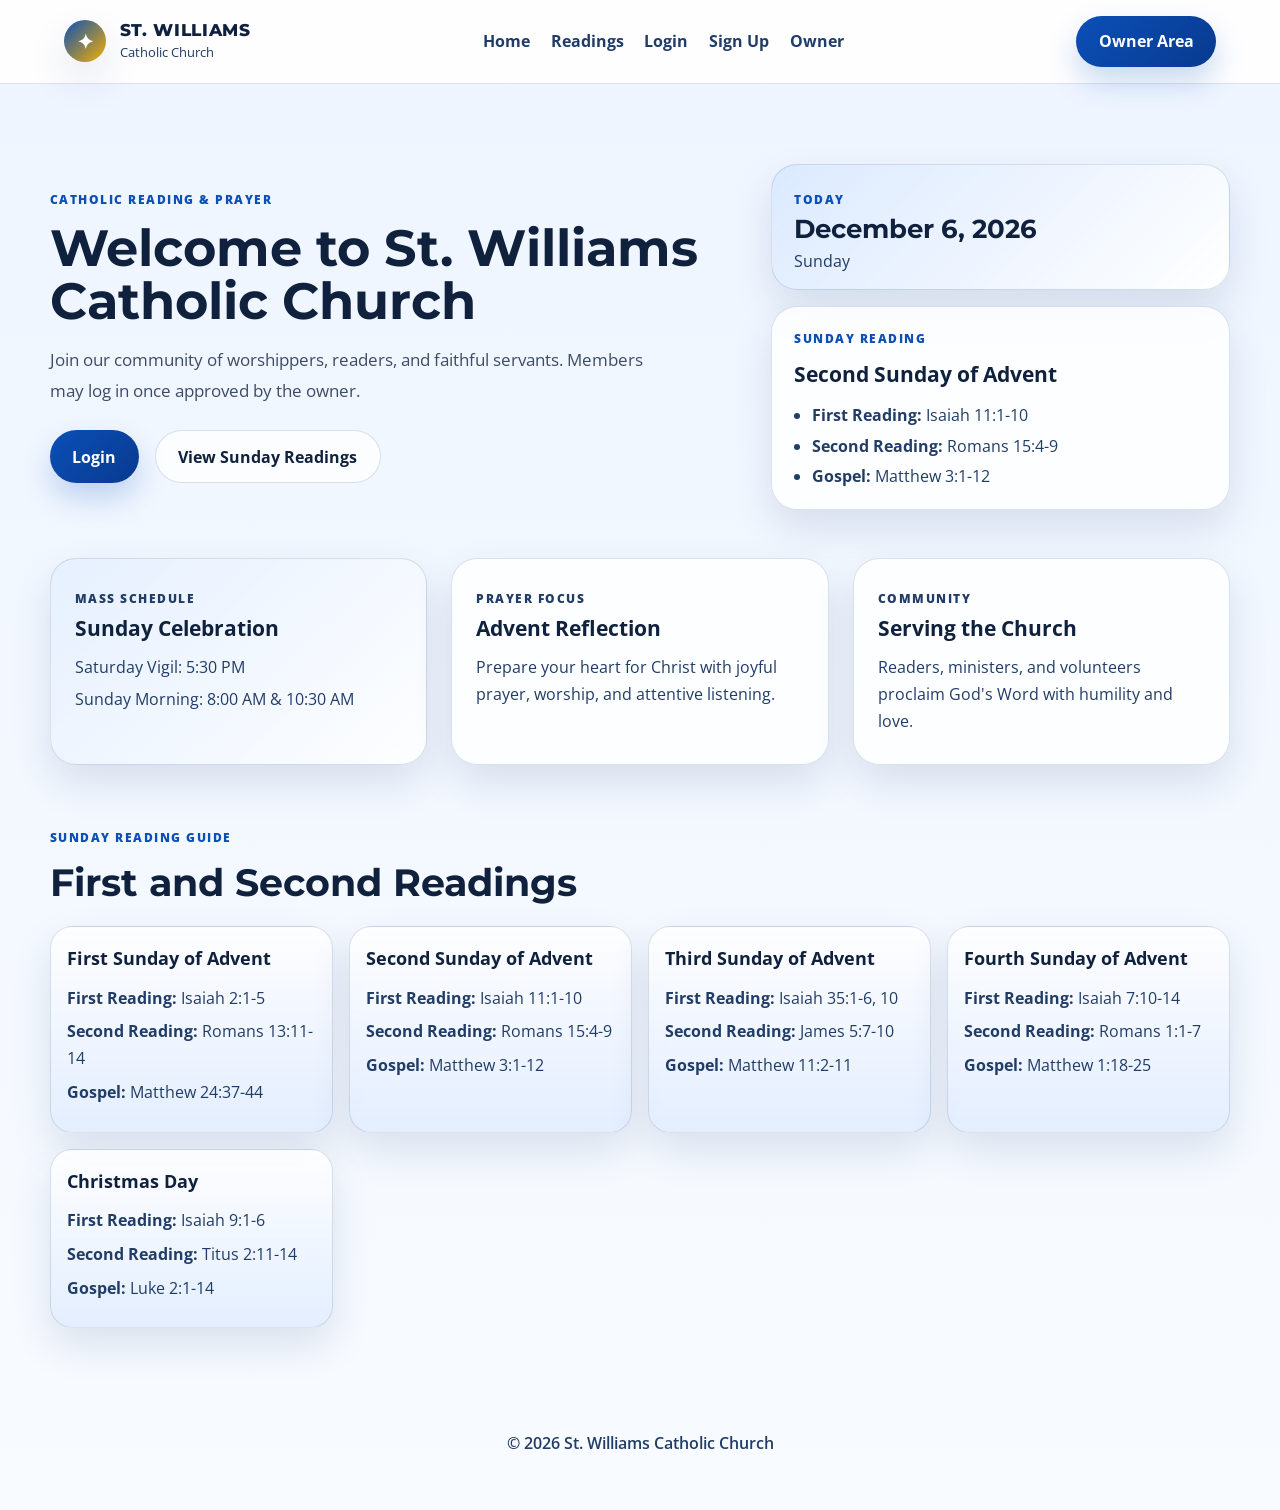
==== index.html @ 2d291065 "first commit" ====
<!DOCTYPE html>
<html lang="en">
  <head>
    <meta charset="UTF-8" />
    <meta name="viewport" content="width=device-width, initial-scale=1.0" />
    <title>St. Williams Catholic Church</title>
    <link rel="preconnect" href="https://fonts.googleapis.com" />
    <link rel="preconnect" href="https://fonts.gstatic.com" crossorigin />
    <link href="https://fonts.googleapis.com/css2?family=Montserrat:wght@400;500;600;700;800&family=Open+Sans:wght@400;600;700&display=swap" rel="stylesheet" />
    <link rel="stylesheet" href="style.css" />
  </head>
  <body>
    <header class="topbar">
      <div class="brand-wrap">
        <div class="brand-mark">✦</div>
        <div>
          <p class="brand-name">St. Williams</p>
          <small>Catholic Church</small>
        </div>
      </div>

      <nav class="main-nav" aria-label="Main navigation">
        <a href="index.html">Home</a>
        <a href="#readings">Readings</a>
        <a href="login.html">Login</a>
        <a href="signup.html">Sign Up</a>
        <a href="owner.html">Owner</a>
      </nav>

      <a class="owner-button" href="owner.html">Owner Area</a>
    </header>

    <main>
      <section class="hero">
        <div class="hero-copy">
          <p class="eyebrow">Catholic Reading & Prayer</p>
          <h1>Welcome to St. Williams Catholic Church</h1>
          <p class="lead">
            Join our community of worshippers, readers, and faithful servants. Members may log in once approved by the owner.
          </p>
          <div class="cta-row">
            <a class="primary-btn" href="login.html">Login</a>
            <a class="secondary-btn" href="#readings">View Sunday Readings</a>
          </div>
        </div>

        <div class="hero-panel">
          <div class="date-card">
            <span class="date-label">Today</span>
            <h2 id="todayDate">Loading date...</h2>
            <p id="todayName">Sunday</p>
          </div>

          <div class="reading-card">
            <p class="small-label">Sunday Reading</p>
            <h3 id="readingTitle">Loading...</h3>
            <ul>
              <li><strong>First Reading:</strong> <span id="firstReading">--</span></li>
              <li><strong>Second Reading:</strong> <span id="secondReading">--</span></li>
              <li><strong>Gospel:</strong> <span id="gospelReading">--</span></li>
            </ul>
          </div>
        </div>
      </section>

      <section class="info-grid">
        <article class="info-box highlight">
          <p class="box-kicker">Mass Schedule</p>
          <h3>Sunday Celebration</h3>
          <p>Saturday Vigil: 5:30 PM</p>
          <p>Sunday Morning: 8:00 AM & 10:30 AM</p>
        </article>

        <article class="info-box">
          <p class="box-kicker">Prayer Focus</p>
          <h3>Advent Reflection</h3>
          <p>Prepare your heart for Christ with joyful prayer, worship, and attentive listening.</p>
        </article>

        <article class="info-box">
          <p class="box-kicker">Community</p>
          <h3>Serving the Church</h3>
          <p>Readers, ministers, and volunteers proclaim God's Word with humility and love.</p>
        </article>
      </section>

      <section id="readings" class="readings-section">
        <div class="section-heading">
          <p class="eyebrow">Sunday Reading Guide</p>
          <h2>First and Second Readings</h2>
        </div>
        <div id="readingGrid" class="reading-grid" aria-live="polite"></div>
      </section>
    </main>

    <footer class="site-footer">
      <p>© 2026 St. Williams Catholic Church</p>
    </footer>

    <script src="script.js"></script>
  </body>
</html>
---- style.css ----
:root {
  --primary: #0b4fb7;
  --primary-strong: #083a8f;
  --primary-soft: #dfeeff;
  --accent: #f5b000;
  --orange-soft: #ffb562;
  --gold: #ffd166;
  --dark: #10213d;
  --text: #213c66;
  --light: #f4f8ff;
  --white: #ffffff;
  --border: rgba(17, 52, 98, 0.14);
  --danger: #c43636;
  --success: #1f8a57;
  --shadow: 0 18px 40px rgba(15, 53, 107, 0.12);
}

* {
  box-sizing: border-box;
}

html {
  scroll-behavior: smooth;
}

body {
  margin: 0;
  font-family: "Open Sans", sans-serif;
  background: linear-gradient(180deg, #eef5ff 0%, #f8fbff 100%);
  color: var(--dark);
}

img {
  display: block;
  max-width: 100%;
}

a {
  text-decoration: none;
}

button,
input,
select {
  font: inherit;
}

.topbar {
  position: sticky;
  top: 0;
  z-index: 10;
  display: flex;
  align-items: center;
  justify-content: space-between;
  gap: 1rem;
  padding: 1rem 5vw;
  background: rgba(255, 255, 255, 0.9);
  backdrop-filter: blur(8px);
  border-bottom: 1px solid var(--border);
}

.brand-wrap {
  display: flex;
  align-items: center;
  gap: 0.85rem;
}

.brand-mark {
  display: grid;
  place-items: center;
  width: 42px;
  height: 42px;
  border-radius: 50%;
  background: linear-gradient(135deg, var(--primary), var(--accent));
  color: var(--white);
  font-size: 1.25rem;
  font-weight: 700;
  box-shadow: var(--shadow);
}

.brand-name {
  margin: 0;
  font-family: "Montserrat", sans-serif;
  font-size: 1.05rem;
  font-weight: 800;
  letter-spacing: 0.04em;
  text-transform: uppercase;
}

.brand-wrap small {
  color: var(--text);
}

.main-nav {
  display: flex;
  align-items: center;
  gap: 1.3rem;
  font-weight: 700;
}

.main-nav a {
  color: var(--text);
}

.main-nav a:hover {
  color: var(--primary);
}

.owner-button,
.primary-btn,
.secondary-btn,
.form-box button,
.btn {
  display: inline-flex;
  justify-content: center;
  align-items: center;
  border: none;
  border-radius: 999px;
  padding: 0.9rem 1.4rem;
  font-weight: 700;
  cursor: pointer;
  transition: transform 0.2s ease, box-shadow 0.2s ease;
}

.owner-button,
.primary-btn,
.form-box button,
.btn-primary {
  background: linear-gradient(135deg, var(--primary), var(--primary-strong));
  color: var(--white);
  box-shadow: 0 15px 30px rgba(11, 79, 183, 0.22);
}

.secondary-btn,
.btn-secondary {
  background: rgba(255, 255, 255, 0.7);
  color: var(--dark);
  border: 1px solid var(--border);
}

.owner-button:hover,
.primary-btn:hover,
.secondary-btn:hover,
.form-box button:hover,
.btn:hover {
  transform: translateY(-1px);
}

main,
.page-shell {
  width: min(1180px, calc(100% - 2rem));
  margin: 0 auto;
  padding: 2rem 0 4rem;
}

.hero {
  display: grid;
  grid-template-columns: 1.2fr 0.8fr;
  gap: 2rem;
  padding: 3rem 0 2rem;
  align-items: center;
}

.hero-copy {
  padding: 1rem 0;
}

.eyebrow,
.box-kicker,
.small-label,
.date-label {
  margin: 0 0 0.8rem;
  font-size: 0.78rem;
  font-weight: 800;
  letter-spacing: 0.12em;
  text-transform: uppercase;
  color: var(--primary);
}

.hero-copy h1 {
  margin: 0 0 1rem;
  font-family: "Montserrat", sans-serif;
  font-size: clamp(2.8rem, 4vw, 4.5rem);
  line-height: 1.05;
  color: var(--dark);
}

.lead {
  margin: 0 0 1.5rem;
  max-width: 600px;
  font-size: 1.08rem;
  line-height: 1.8;
  color: rgba(17, 33, 61, 0.8);
}

.cta-row {
  display: flex;
  flex-wrap: wrap;
  gap: 1rem;
}

.hero-panel {
  display: grid;
  gap: 1rem;
}

.date-card,
.reading-card,
.info-box,
.card,
.form-panel,
.list-panel {
  background: rgba(255, 255, 255, 0.82);
  border: 1px solid var(--border);
  border-radius: 26px;
  box-shadow: var(--shadow);
}

.date-card {
  padding: 1.4rem 1.4rem 1.1rem;
  background: linear-gradient(135deg, rgba(214, 230, 255, 0.8), rgba(255, 255, 255, 0.95));
}

.date-card h2 {
  margin: 0.25rem 0 0.35rem;
  font-family: "Montserrat", sans-serif;
  font-size: clamp(1.4rem, 2vw, 2rem);
}

.date-card p {
  margin: 0;
  color: var(--text);
}

.reading-card {
  padding: 1.4rem 1.4rem 1.1rem;
}

.reading-card h3 {
  margin: 0 0 0.8rem;
  font-size: 1.3rem;
}

.reading-card ul {
  padding-left: 1.1rem;
  margin: 0;
  line-height: 1.9;
  color: var(--text);
}

.info-grid {
  display: grid;
  grid-template-columns: repeat(3, minmax(0, 1fr));
  gap: 1.5rem;
  margin: 1rem 0 3rem;
}

.info-box {
  padding: 1.5rem;
}

.info-box.highlight {
  background: linear-gradient(135deg, rgba(180, 212, 255, 0.2), rgba(255, 255, 255, 0.82));
}

.info-box h3 {
  margin: 0 0 0.75rem;
  font-size: 1.3rem;
}

.info-box p {
  margin: 0.3rem 0;
  color: var(--text);
  line-height: 1.7;
}

.readings-section {
  padding-top: 1rem;
}

.section-heading {
  margin-bottom: 1.25rem;
}

.section-heading h2 {
  margin: 0;
  font-family: "Montserrat", sans-serif;
  font-size: clamp(2rem, 3vw, 2.6rem);
}

.reading-grid {
  display: grid;
  grid-template-columns: repeat(auto-fit, minmax(240px, 1fr));
  gap: 1rem;
}

.reading-item {
  background: linear-gradient(180deg, rgba(255, 255, 255, 0.82), rgba(225, 236, 255, 0.9));
  border: 1px solid var(--border);
  border-radius: 22px;
  padding: 1.2rem 1rem;
  box-shadow: var(--shadow);
}

.reading-item h3 {
  margin: 0 0 0.9rem;
  font-size: 1.1rem;
}

.reading-item p {
  margin: 0.4rem 0;
  line-height: 1.7;
  color: var(--text);
}

.auth-area {
  display: grid;
  grid-template-columns: repeat(3, minmax(0, 1fr));
  gap: 1.5rem;
  margin-top: 3rem;
}

.card,
.form-panel,
.list-panel {
  padding: 1.5rem;
}

.card h3,
.form-panel h3,
.list-panel h3 {
  margin: 0 0 1rem;
  font-family: "Montserrat", sans-serif;
  font-size: 1.6rem;
}

.form-box,
.owner-form,
.auth-form {
  display: flex;
  flex-direction: column;
  gap: 1rem;
}

.form-box label,
.owner-form label,
.auth-form label {
  display: flex;
  flex-direction: column;
  gap: 0.4rem;
  font-weight: 600;
  color: var(--text);
}

.form-box input,
.owner-form input,
.auth-form input,
.owner-form select {
  border: 1px solid rgba(28, 73, 137, 0.15);
  border-radius: 12px;
  background: #fbfdff;
  padding: 0.8rem 0.9rem;
  color: var(--dark);
}

.form-box input:focus,
.owner-form input:focus,
.auth-form input:focus,
.owner-form select:focus {
  outline: 2px solid rgba(11, 79, 183, 0.12);
  border-color: rgba(11, 79, 183, 0.5);
}

.message,
.status-message {
  min-height: 1.5rem;
  margin: 0.8rem 0 0;
  font-weight: 600;
  color: var(--primary);
}

.owner-requests,
.member-list {
  display: flex;
  flex-direction: column;
  gap: 0.8rem;
}

.request-item,
.member-row {
  display: flex;
  justify-content: space-between;
  align-items: center;
  gap: 0.75rem;
  padding: 0.9rem 0.8rem;
  border-radius: 14px;
  background: rgba(231, 240, 255, 0.8);
  border: 1px solid rgba(79, 122, 190, 0.15);
}

.request-item strong,
.member-row strong {
  display: block;
  margin-bottom: 0.15rem;
}

.request-item span,
.member-row span {
  color: var(--text);
  font-size: 0.86rem;
}

.request-item button,
.member-actions button {
  border: none;
  padding: 0.5rem 0.8rem;
  border-radius: 999px;
  font-weight: 700;
  cursor: pointer;
}

.request-item button,
.member-actions .approve-btn {
  background: linear-gradient(135deg, #1f8a57, #126a43);
  color: #fff;
}

.member-actions .edit-btn {
  background: rgba(11, 79, 183, 0.12);
  color: var(--primary-strong);
}

.member-actions .delete-btn {
  background: rgba(196, 54, 54, 0.12);
  color: var(--danger);
}

.owner-empty,
.empty-state {
  margin: 0;
  color: var(--text);
  line-height: 1.6;
}

.owner-wrapper {
  display: grid;
  grid-template-columns: 360px 1fr;
  gap: 1.5rem;
}

.owner-panel {
  background: linear-gradient(180deg, #f7fbff 0%, #edf4ff 100%);
  border: 1px solid var(--border);
  border-radius: 26px;
  padding: 1.5rem;
  box-shadow: var(--shadow);
}

.owner-header {
  display: flex;
  justify-content: space-between;
  align-items: center;
  gap: 1rem;
  margin-bottom: 1rem;
}

.owner-header h2 {
  margin: 0;
  font-size: clamp(1.8rem, 2vw, 2.4rem);
  font-family: "Montserrat", sans-serif;
}

.owner-actions {
  display: flex;
  gap: 0.8rem;
  flex-wrap: wrap;
}

.member-form-grid {
  display: grid;
  gap: 1rem;
}

.input-row {
  display: grid;
  grid-template-columns: repeat(2, minmax(0, 1fr));
  gap: 1rem;
}

.checkbox-wrap {
  display: flex;
  align-items: center;
  gap: 0.5rem;
  margin-top: 0.25rem;
  color: var(--text);
}

.checkbox-wrap input {
  width: 18px;
  height: 18px;
}

.member-list {
  margin-top: 1rem;
}

.member-row {
  flex-wrap: wrap;
}

.member-row .details {
  min-width: 180px;
}

.member-actions {
  display: flex;
  gap: 0.55rem;
  flex-wrap: wrap;
}

.login-page,
.signup-page {
  display: grid;
  place-items: center;
  min-height: calc(100vh - 120px);
}

.auth-card {
  width: min(520px, calc(100% - 1rem));
  padding: 2rem;
  border-radius: 28px;
  background: rgba(255, 255, 255, 0.9);
  border: 1px solid var(--border);
  box-shadow: var(--shadow);
}

.auth-card h2 {
  margin: 0 0 0.75rem;
  font-family: "Montserrat", sans-serif;
  font-size: clamp(2rem, 3vw, 2.5rem);
}

.auth-card p {
  color: var(--text);
  line-height: 1.7;
}

.site-footer {
  text-align: center;
  padding: 1.5rem 1rem 2.5rem;
  color: var(--text);
  font-weight: 600;
}

.hidden {
  display: none !important;
}

@media (max-width: 860px) {
  .topbar,
  .main-nav,
  .auth-area,
  .hero,
  .info-grid,
  .owner-wrapper,
  .input-row {
    grid-template-columns: 1fr;
  }

  .topbar {
    flex-wrap: wrap;
  }

  .main-nav {
    width: 100%;
    justify-content: center;
    flex-wrap: wrap;
    order: 3;
  }

  .hero {
    grid-template-columns: 1fr;
  }

  .info-grid,
  .auth-area,
  .owner-wrapper,
  .input-row {
    grid-template-columns: 1fr;
  }
}
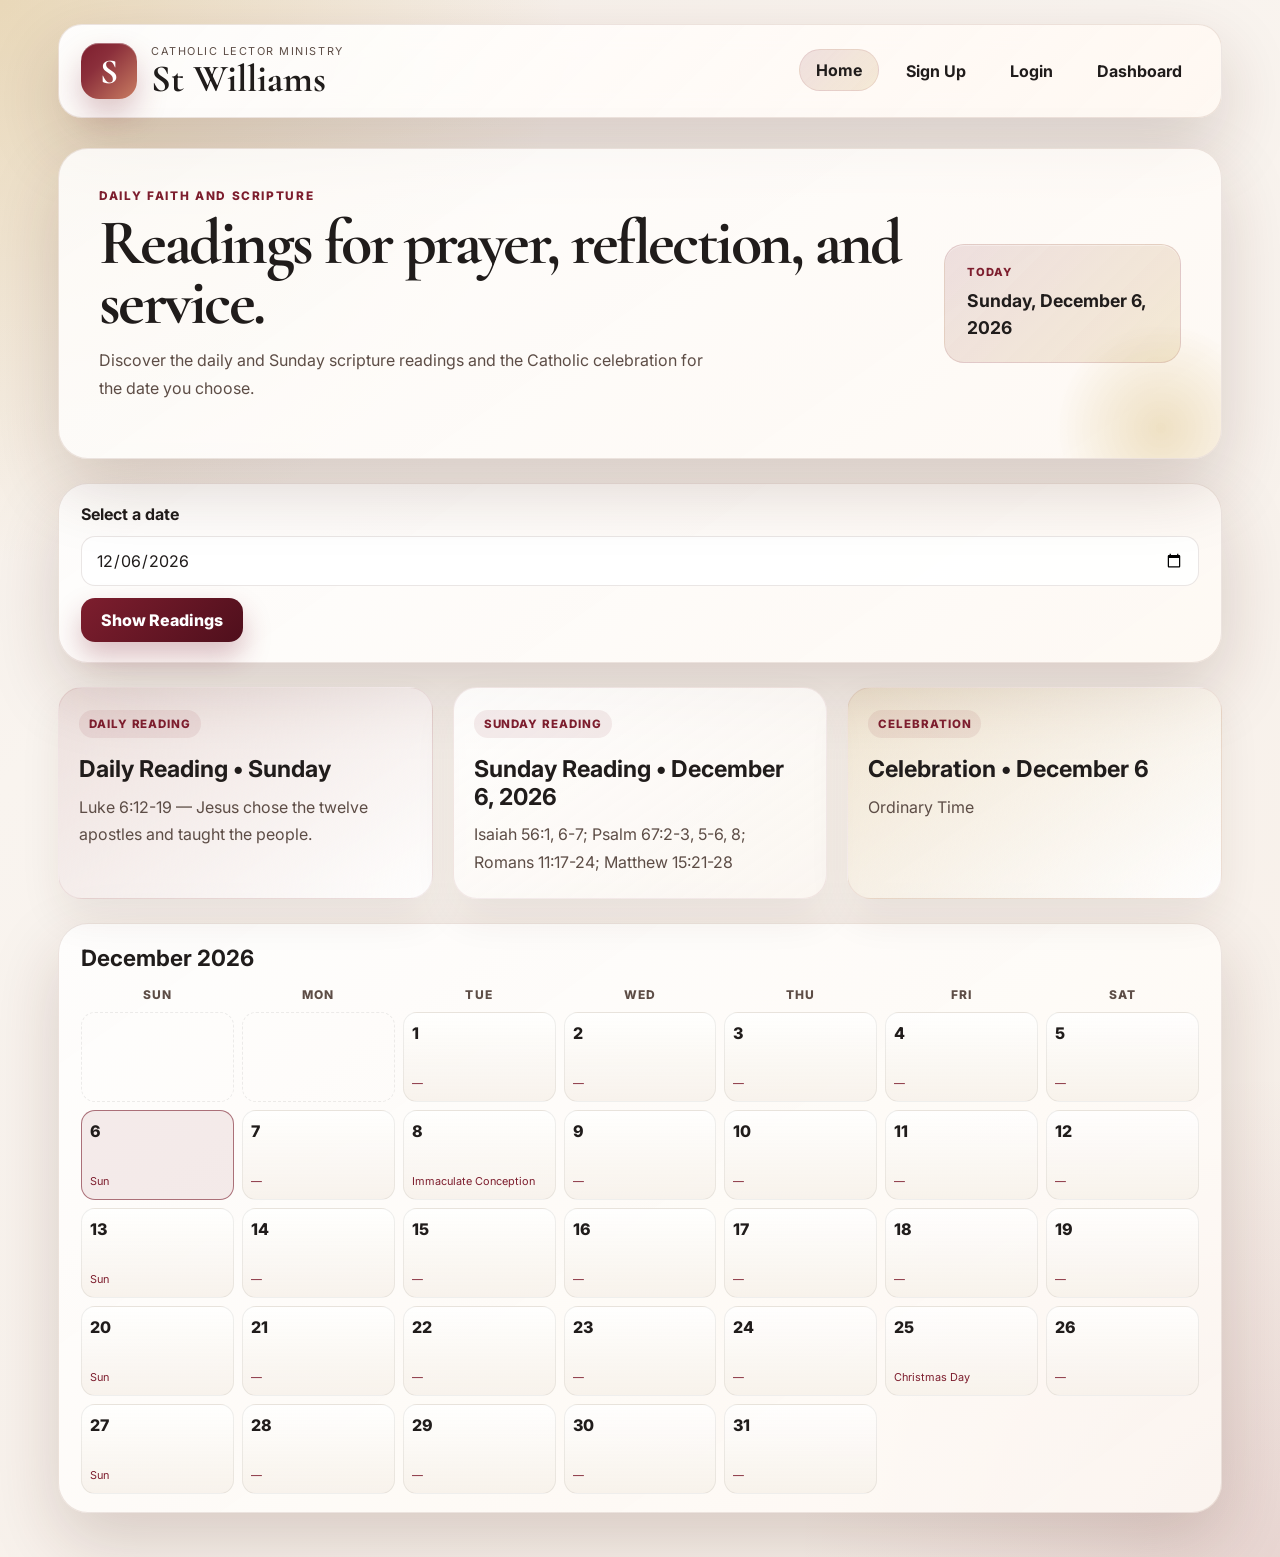
==== commit d79eda06: "first commit" ====
--- a/index.html
+++ b/index.html
@@ -3,99 +3,238 @@
   <head>
     <meta charset="UTF-8" />
     <meta name="viewport" content="width=device-width, initial-scale=1.0" />
-    <title>St. Williams Catholic Church</title>
+    <title>St Williams | Catholic Lector</title>
+    <meta
+      name="description"
+      content="St Williams is a Catholic lector and readings portal for daily scripture, Sunday readings, and liturgical celebrations."
+    />
     <link rel="preconnect" href="https://fonts.googleapis.com" />
     <link rel="preconnect" href="https://fonts.gstatic.com" crossorigin />
-    <link href="https://fonts.googleapis.com/css2?family=Montserrat:wght@400;500;600;700;800&family=Open+Sans:wght@400;600;700&display=swap" rel="stylesheet" />
-    <link rel="stylesheet" href="style.css" />
+    <link
+      href="https://fonts.googleapis.com/css2?family=Cormorant+Garamond:wght@500;600;700&family=Inter:wght@400;500;600;700&display=swap"
+      rel="stylesheet"
+    />
+    <link rel="stylesheet" href="styles.css" />
   </head>
   <body>
-    <header class="topbar">
-      <div class="brand-wrap">
-        <div class="brand-mark">✦</div>
-        <div>
-          <p class="brand-name">St. Williams</p>
-          <small>Catholic Church</small>
+    <div class="page-shell">
+      <header class="topbar">
+        <div class="brand-wrap" aria-label="St Williams brand">
+          <div class="brand-mark">S</div>
+          <div>
+            <p class="brand-kicker">Catholic Lector Ministry</p>
+            <h1>St Williams</h1>
+          </div>
         </div>
-      </div>
-
-      <nav class="main-nav" aria-label="Main navigation">
-        <a href="index.html">Home</a>
-        <a href="#readings">Readings</a>
-        <a href="login.html">Login</a>
-        <a href="signup.html">Sign Up</a>
-        <a href="owner.html">Owner</a>
-      </nav>
-
-      <a class="owner-button" href="owner.html">Owner Area</a>
-    </header>
-
-    <main>
-      <section class="hero">
-        <div class="hero-copy">
-          <p class="eyebrow">Catholic Reading & Prayer</p>
-          <h1>Welcome to St. Williams Catholic Church</h1>
-          <p class="lead">
-            Join our community of worshippers, readers, and faithful servants. Members may log in once approved by the owner.
-          </p>
-          <div class="cta-row">
-            <a class="primary-btn" href="login.html">Login</a>
-            <a class="secondary-btn" href="#readings">View Sunday Readings</a>
-          </div>
-        </div>
-
-        <div class="hero-panel">
-          <div class="date-card">
-            <span class="date-label">Today</span>
-            <h2 id="todayDate">Loading date...</h2>
-            <p id="todayName">Sunday</p>
-          </div>
-
-          <div class="reading-card">
-            <p class="small-label">Sunday Reading</p>
-            <h3 id="readingTitle">Loading...</h3>
-            <ul>
-              <li><strong>First Reading:</strong> <span id="firstReading">--</span></li>
-              <li><strong>Second Reading:</strong> <span id="secondReading">--</span></li>
-              <li><strong>Gospel:</strong> <span id="gospelReading">--</span></li>
-            </ul>
-          </div>
-        </div>
-      </section>
-
-      <section class="info-grid">
-        <article class="info-box highlight">
-          <p class="box-kicker">Mass Schedule</p>
-          <h3>Sunday Celebration</h3>
-          <p>Saturday Vigil: 5:30 PM</p>
-          <p>Sunday Morning: 8:00 AM & 10:30 AM</p>
-        </article>
-
-        <article class="info-box">
-          <p class="box-kicker">Prayer Focus</p>
-          <h3>Advent Reflection</h3>
-          <p>Prepare your heart for Christ with joyful prayer, worship, and attentive listening.</p>
-        </article>
-
-        <article class="info-box">
-          <p class="box-kicker">Community</p>
-          <h3>Serving the Church</h3>
-          <p>Readers, ministers, and volunteers proclaim God's Word with humility and love.</p>
-        </article>
-      </section>
-
-      <section id="readings" class="readings-section">
-        <div class="section-heading">
-          <p class="eyebrow">Sunday Reading Guide</p>
-          <h2>First and Second Readings</h2>
-        </div>
-        <div id="readingGrid" class="reading-grid" aria-live="polite"></div>
-      </section>
-    </main>
-
-    <footer class="site-footer">
-      <p>© 2026 St. Williams Catholic Church</p>
-    </footer>
+
+        <nav class="nav" aria-label="Main navigation">
+          <button class="nav-link active" data-view="home" type="button">Home</button>
+          <button class="nav-link" data-view="signup" type="button">Sign Up</button>
+          <button class="nav-link" data-view="login" type="button">Login</button>
+          <button class="nav-link" data-view="dashboard" type="button">Dashboard</button>
+          <button id="logoutBtn" class="nav-link danger hidden" type="button">Logout</button>
+        </nav>
+      </header>
+
+      <main class="app-main">
+        <section id="homeView" class="view active">
+          <div class="hero-panel">
+            <div>
+              <p class="eyebrow">Daily faith and scripture</p>
+              <h2>Readings for prayer, reflection, and service.</h2>
+              <p class="hero-copy">
+                Discover the daily and Sunday scripture readings and the Catholic celebration for the date you choose.
+              </p>
+            </div>
+            <div class="hero-badge-card">
+              <span class="mini-label">Today</span>
+              <strong id="todayText">Loading date...</strong>
+            </div>
+          </div>
+
+          <div class="controls-panel">
+            <label for="readingDate">Select a date</label>
+            <div class="date-control-row">
+              <input id="readingDate" type="date" />
+              <button id="viewReadingBtn" type="button">Show Readings</button>
+            </div>
+          </div>
+
+          <div class="readings-grid">
+            <article class="reading-card highlight">
+              <span class="card-tag">Daily Reading</span>
+              <h3 id="dailyReadingLabel">Daily Reading</h3>
+              <p id="dailyReadingText">Select a date to view the daily scripture reading.</p>
+            </article>
+
+            <article class="reading-card">
+              <span class="card-tag">Sunday Reading</span>
+              <h3 id="sundayReadingLabel">Sunday Reading</h3>
+              <p id="sundayReadingText">View the Sunday scripture reading for the selected date.</p>
+            </article>
+
+            <article class="reading-card accent">
+              <span class="card-tag">Celebration</span>
+              <h3 id="celebrationLabel">Celebration</h3>
+              <p id="celebrationText">See which Catholic feast or celebration falls on the selected date.</p>
+            </article>
+          </div>
+
+          <div class="calendar-card">
+            <div class="calendar-header">
+              <h3 id="monthTitle">Month</h3>
+            </div>
+            <div class="weekdays-row">
+              <span>Sun</span>
+              <span>Mon</span>
+              <span>Tue</span>
+              <span>Wed</span>
+              <span>Thu</span>
+              <span>Fri</span>
+              <span>Sat</span>
+            </div>
+            <div id="calendarGrid" class="calendar-grid"></div>
+          </div>
+        </section>
+
+        <section id="signupView" class="view">
+          <div class="auth-panel">
+            <div class="auth-copy">
+              <p class="eyebrow">Join the ministry</p>
+              <h2>Create your St Williams account</h2>
+              <p>
+                Sign up to manage readings, schedule lectors, and keep the liturgy organized for the parish.
+              </p>
+            </div>
+
+            <form id="signupForm" class="auth-form">
+              <div class="field-group">
+                <label for="signupName">Full name</label>
+                <input id="signupName" name="name" type="text" placeholder="Your full name" required />
+              </div>
+
+              <div class="field-group">
+                <label for="signupEmail">Email address</label>
+                <input id="signupEmail" name="email" type="email" placeholder="you@example.com" required />
+              </div>
+
+              <div class="field-group">
+                <label for="signupPassword">Password (maximum 8 characters)</label>
+                <input id="signupPassword" name="password" type="password" maxlength="8" placeholder="Enter a password" required />
+              </div>
+
+              <button type="submit">Create account</button>
+              <p class="switch-text">Already have an account? <a href="#" data-view-trigger="login">Login here</a></p>
+            </form>
+          </div>
+        </section>
+
+        <section id="loginView" class="view">
+          <div class="auth-panel">
+            <div class="auth-copy">
+              <p class="eyebrow">Welcome back</p>
+              <h2>Login to continue</h2>
+              <p>Use your email and your saved password to access the lector scheduling dashboard.</p>
+            </div>
+
+            <form id="loginForm" class="auth-form">
+              <div class="field-group">
+                <label for="loginEmail">Email address</label>
+                <input id="loginEmail" name="email" type="email" placeholder="you@example.com" required />
+              </div>
+
+              <div class="field-group">
+                <label for="loginPassword">Password</label>
+                <input id="loginPassword" name="password" type="password" maxlength="8" placeholder="Your password" required />
+              </div>
+
+              <button type="submit">Login</button>
+              <p class="switch-text">Need an account? <a href="#" data-view-trigger="signup">Sign up</a></p>
+            </form>
+          </div>
+        </section>
+
+        <section id="dashboardView" class="view">
+          <div class="dashboard-header">
+            <div>
+              <p class="eyebrow">Lector dashboard</p>
+              <h2 id="dashboardGreeting">Welcome, lector.</h2>
+            </div>
+            <div class="status-pill" id="dashboardSummary">0 readers assigned</div>
+          </div>
+
+          <div class="dashboard-grid">
+            <div class="dashboard-card">
+              <h3>People taking readings</h3>
+              <ul id="readerList" class="reader-list" aria-live="polite">
+                <li class="empty-state">No readings added yet.</li>
+              </ul>
+
+              <form id="assignmentForm" class="assignment-form">
+                <div class="field-group">
+                  <label for="lectorName">Name</label>
+                  <input id="lectorName" type="text" placeholder="Enter person name" required />
+                </div>
+
+                <div class="field-row two-up">
+                  <div class="field-group">
+                    <label for="assignmentDate">Date</label>
+                    <input id="assignmentDate" type="date" required />
+                  </div>
+                  <div class="field-group">
+                    <label for="assignmentDay">Day</label>
+                    <input id="assignmentDay" type="text" placeholder="Sunday" required />
+                  </div>
+                </div>
+
+                <div class="field-row two-up">
+                  <div class="field-group">
+                    <label for="assignmentTime">Time</label>
+                    <input id="assignmentTime" type="time" required />
+                  </div>
+                  <div class="field-group">
+                    <label for="readingType">Reading type</label>
+                    <select id="readingType">
+                      <option value="First Reading">First Reading</option>
+                      <option value="Psalm">Psalm</option>
+                      <option value="Gospel">Gospel</option>
+                      <option value="Responsorial Psalm">Responsorial Psalm</option>
+                      <option value="Lector Reading">Lector Reading</option>
+                    </select>
+                  </div>
+                </div>
+
+                <button type="submit">Add lector schedule</button>
+              </form>
+            </div>
+
+            <div class="dashboard-card">
+              <h3>Lector reading list</h3>
+              <div class="table-wrap">
+                <table>
+                  <thead>
+                    <tr>
+                      <th>Name</th>
+                      <th>Date</th>
+                      <th>Day</th>
+                      <th>Time</th>
+                      <th>Type</th>
+                    </tr>
+                  </thead>
+                  <tbody id="assignmentTableBody">
+                    <tr>
+                      <td colspan="5" class="empty-state-cell">No entries yet.</td>
+                    </tr>
+                  </tbody>
+                </table>
+              </div>
+            </div>
+          </div>
+        </section>
+      </main>
+    </div>
+
+    <div id="toast" class="toast" aria-live="polite"></div>
 
     <script src="script.js"></script>
   </body>
--- a/styles.css
+++ b/styles.css
@@ -0,0 +1,649 @@
+:root {
+  --bg: #f8f2ea;
+  --bg-soft: #fffaf5;
+  --card: rgba(255, 255, 255, 0.76);
+  --card-border: rgba(130, 79, 59, 0.14);
+  --ink: #201c1b;
+  --muted: #5d4d46;
+  --primary: #7d1e2e;
+  --primary-deep: #4f0f1c;
+  --primary-soft: #f8e1e6;
+  --gold: #c79f42;
+  --gold-soft: #f4e7b7;
+  --success: #1f5d45;
+  --emerald: #2a7d67;
+  --shadow: 0 28px 70px rgba(69, 26, 16, 0.18);
+}
+
+* {
+  box-sizing: border-box;
+}
+
+html {
+  scroll-behavior: smooth;
+}
+
+body {
+  margin: 0;
+  min-height: 100vh;
+  font-family: "Inter", sans-serif;
+  background:
+    radial-gradient(circle at top left, rgba(199, 159, 66, 0.28), transparent 28%),
+    radial-gradient(circle at bottom right, rgba(125, 30, 46, 0.12), transparent 24%),
+    linear-gradient(145deg, #f6eee7 0%, #f9f4ef 32%, #f7efe8 100%);
+  color: var(--ink);
+}
+
+button,
+input,
+select {
+  font: inherit;
+}
+
+button {
+  cursor: pointer;
+}
+
+.page-shell {
+  max-width: 1200px;
+  margin: 0 auto;
+  padding: 24px 18px 44px;
+}
+
+.topbar {
+  display: flex;
+  align-items: center;
+  justify-content: space-between;
+  gap: 20px;
+  padding: 18px 22px;
+  border: 1px solid var(--card-border);
+  background: linear-gradient(135deg, rgba(255, 255, 255, 0.94), rgba(255, 248, 242, 0.86));
+  backdrop-filter: blur(14px);
+  border-radius: 24px;
+  box-shadow: var(--shadow);
+}
+
+.brand-wrap {
+  display: flex;
+  align-items: center;
+  gap: 14px;
+}
+
+.brand-mark {
+  display: grid;
+  place-items: center;
+  width: 56px;
+  height: 56px;
+  border-radius: 18px;
+  background: linear-gradient(135deg, var(--primary), #8b2f3b 35%, #c97d62);
+  color: #fff;
+  font-family: "Cormorant Garamond", serif;
+  font-size: 2.2rem;
+  font-weight: 700;
+  box-shadow: inset 0 1px 0 rgba(255, 255, 255, 0.35), 0 16px 30px rgba(125, 30, 46, 0.25);
+}
+
+.brand-kicker {
+  margin: 0;
+  color: var(--muted);
+  font-size: 0.68rem;
+  letter-spacing: 0.14em;
+  text-transform: uppercase;
+}
+
+.brand-wrap h1 {
+  margin: 2px 0 0;
+  font-family: "Cormorant Garamond", serif;
+  font-size: clamp(2.3rem, 3vw, 3.2rem);
+  line-height: 1;
+}
+
+.nav {
+  display: flex;
+  align-items: center;
+  justify-content: flex-end;
+  flex-wrap: wrap;
+  gap: 10px;
+}
+
+.nav-link {
+  border: 1px solid transparent;
+  background: transparent;
+  color: var(--ink);
+  border-radius: 999px;
+  padding: 10px 16px;
+  transition: all 0.2s ease;
+  font-weight: 700;
+}
+
+.nav-link.active,
+.nav-link:hover {
+  background: linear-gradient(135deg, rgba(125, 30, 46, 0.12), rgba(199, 159, 66, 0.18));
+  border-color: rgba(125, 30, 46, 0.1);
+  transform: translateY(-1px);
+}
+
+.nav-link.danger {
+  color: var(--primary);
+}
+
+.app-main {
+  margin-top: 30px;
+}
+
+.view {
+  display: none;
+  animation: fadeUp 0.25s ease;
+}
+
+.view.active {
+  display: block;
+}
+
+@keyframes fadeUp {
+  from {
+    opacity: 0;
+    transform: translateY(8px);
+  }
+  to {
+    opacity: 1;
+    transform: translateY(0);
+  }
+}
+
+.hero-panel,
+.controls-panel,
+.calendar-card,
+.dashboard-card,
+.auth-panel {
+  border-radius: 30px;
+  background: linear-gradient(145deg, rgba(255, 255, 255, 0.82), rgba(255, 250, 245, 0.8));
+  border: 1px solid var(--card-border);
+  box-shadow: var(--shadow);
+}
+
+.hero-panel {
+  position: relative;
+  display: flex;
+  justify-content: space-between;
+  align-items: center;
+  gap: 24px;
+  overflow: hidden;
+  padding: clamp(22px, 4vw, 40px);
+}
+
+.hero-panel::before {
+  content: "";
+  position: absolute;
+  inset: auto -60px -90px auto;
+  width: 240px;
+  height: 240px;
+  background: radial-gradient(circle, rgba(199, 159, 66, 0.28), transparent 62%);
+  border-radius: 50%;
+}
+
+.hero-panel > * {
+  position: relative;
+  z-index: 1;
+}
+
+.eyebrow {
+  margin: 0 0 10px;
+  color: var(--primary);
+  font-size: 0.74rem;
+  font-weight: 800;
+  letter-spacing: 0.14em;
+  text-transform: uppercase;
+}
+
+.hero-panel h2,
+.auth-copy h2,
+.dashboard-header h2 {
+  margin: 0;
+  font-family: "Cormorant Garamond", serif;
+  font-size: clamp(2.6rem, 5vw, 4.4rem);
+  letter-spacing: -0.04em;
+  line-height: 0.94;
+}
+
+.hero-copy,
+.auth-copy p,
+.switch-text,
+#dailyReadingText,
+#sundayReadingText,
+#celebrationText {
+  color: var(--muted);
+  line-height: 1.7;
+}
+
+.hero-copy {
+  max-width: 620px;
+  margin-top: 14px;
+}
+
+.hero-badge-card {
+  min-width: 230px;
+  padding: 20px 22px;
+  border-radius: 20px;
+  background: linear-gradient(135deg, rgba(125, 30, 46, 0.12), rgba(199, 159, 66, 0.18));
+  border: 1px solid rgba(125, 30, 46, 0.12);
+  box-shadow: inset 0 1px 0 rgba(255, 255, 255, 0.35);
+}
+
+.mini-label {
+  display: block;
+  margin-bottom: 8px;
+  color: var(--primary);
+  font-weight: 800;
+  letter-spacing: 0.1em;
+  text-transform: uppercase;
+  font-size: 0.7rem;
+}
+
+.hero-badge-card strong {
+  display: block;
+  font-size: 1.1rem;
+  line-height: 1.55;
+}
+
+.controls-panel {
+  margin-top: 24px;
+  padding: 20px 22px;
+}
+
+.controls-panel label {
+  display: block;
+  margin-bottom: 12px;
+  font-weight: 700;
+}
+
+.date-control-row {
+  display: flex;
+  align-items: center;
+  gap: 12px;
+  flex-wrap: wrap;
+}
+
+input[type="date"],
+input[type="email"],
+input[type="password"],
+input[type="text"],
+input[type="time"],
+select {
+  width: 100%;
+  min-height: 50px;
+  padding: 12px 14px;
+  border-radius: 14px;
+  border: 1px solid rgba(83, 54, 45, 0.12);
+  background: rgba(255, 255, 255, 0.9);
+  color: var(--ink);
+  transition: border-color 0.2s ease, box-shadow 0.2s ease, transform 0.2s ease;
+}
+
+input:focus,
+select:focus {
+  outline: none;
+  border-color: rgba(125, 30, 46, 0.52);
+  box-shadow: 0 0 0 4px rgba(125, 30, 46, 0.08);
+  transform: translateY(-1px);
+}
+
+#viewReadingBtn,
+button[type="submit"] {
+  border: none;
+  border-radius: 14px;
+  background: linear-gradient(135deg, var(--primary), var(--primary-deep));
+  color: #fff;
+  padding: 12px 20px;
+  font-weight: 800;
+  transition: transform 0.18s ease, box-shadow 0.18s ease, filter 0.2s ease;
+  box-shadow: 0 14px 28px rgba(125, 30, 46, 0.28);
+}
+
+#viewReadingBtn:hover,
+button[type="submit"]:hover {
+  transform: translateY(-2px);
+  filter: saturate(1.08);
+  box-shadow: 0 18px 36px rgba(125, 30, 46, 0.32);
+}
+
+.readings-grid {
+  margin-top: 24px;
+  display: grid;
+  grid-template-columns: repeat(3, minmax(0, 1fr));
+  gap: 20px;
+}
+
+.reading-card {
+  padding: 22px 20px;
+  border-radius: 24px;
+  background: linear-gradient(145deg, rgba(255, 255, 255, 0.82), rgba(252, 248, 243, 0.7));
+  border: 1px solid rgba(125, 30, 46, 0.08);
+  box-shadow: 0 18px 40px rgba(63, 40, 31, 0.08);
+}
+
+.reading-card.highlight {
+  background: linear-gradient(145deg, rgba(125, 30, 46, 0.09), rgba(255, 255, 255, 0.88));
+}
+
+.reading-card.accent {
+  background: linear-gradient(145deg, rgba(199, 159, 66, 0.15), rgba(255, 255, 255, 0.9));
+}
+
+.card-tag {
+  display: inline-flex;
+  align-items: center;
+  padding: 7px 10px;
+  border-radius: 999px;
+  background: rgba(125, 30, 46, 0.08);
+  color: var(--primary);
+  font-size: 0.72rem;
+  font-weight: 800;
+  letter-spacing: 0.08em;
+  text-transform: uppercase;
+}
+
+.reading-card h3 {
+  margin: 18px 0 10px;
+  font-size: 1.45rem;
+  line-height: 1.2;
+}
+
+.reading-card p {
+  margin: 0;
+}
+
+.calendar-card {
+  margin-top: 24px;
+  padding: 20px 22px 18px;
+}
+
+.calendar-header {
+  display: flex;
+  align-items: center;
+  justify-content: space-between;
+  margin-bottom: 16px;
+}
+
+.calendar-header h3 {
+  margin: 0;
+  font-size: 1.4rem;
+}
+
+.weekdays-row {
+  display: grid;
+  grid-template-columns: repeat(7, minmax(0, 1fr));
+  gap: 8px;
+  margin-bottom: 10px;
+}
+
+.weekdays-row span {
+  text-align: center;
+  color: var(--muted);
+  font-size: 0.75rem;
+  font-weight: 800;
+  text-transform: uppercase;
+  letter-spacing: 0.1em;
+}
+
+.calendar-grid {
+  display: grid;
+  grid-template-columns: repeat(7, minmax(0, 1fr));
+  gap: 8px;
+}
+
+.calendar-day {
+  min-height: 90px;
+  padding: 10px 8px;
+  border-radius: 14px;
+  border: 1px solid rgba(31, 27, 26, 0.07);
+  background: linear-gradient(180deg, rgba(255, 255, 255, 0.8), rgba(247, 241, 234, 0.9));
+  display: flex;
+  flex-direction: column;
+  justify-content: space-between;
+  transition: transform 0.15s ease, box-shadow 0.15s ease;
+}
+
+.calendar-day:hover {
+  transform: translateY(-2px);
+  box-shadow: 0 12px 24px rgba(62, 37, 26, 0.08);
+}
+
+.calendar-day.empty {
+  background: transparent;
+  border: 1px dashed rgba(31, 27, 26, 0.08);
+}
+
+.calendar-day.is-today {
+  border-color: rgba(125, 30, 46, 0.55);
+  background: linear-gradient(180deg, rgba(125, 30, 46, 0.08), rgba(199, 159, 66, 0.12));
+}
+
+.calendar-day .date-number {
+  font-weight: 800;
+}
+
+.calendar-day .date-feast {
+  font-size: 0.68rem;
+  color: var(--primary);
+  line-height: 1.4;
+}
+
+.auth-panel {
+  display: grid;
+  grid-template-columns: 1.1fr 1fr;
+  gap: 28px;
+  padding: clamp(20px, 4vw, 34px);
+  max-width: 980px;
+  margin: 0 auto;
+  background: linear-gradient(145deg, rgba(255, 255, 255, 0.84), rgba(255, 246, 237, 0.78));
+}
+
+.auth-copy {
+  display: flex;
+  flex-direction: column;
+  justify-content: center;
+}
+
+.auth-form {
+  display: flex;
+  flex-direction: column;
+  gap: 18px;
+  padding: 8px 6px;
+}
+
+.field-group {
+  display: flex;
+  flex-direction: column;
+  gap: 8px;
+}
+
+.field-group label {
+  font-weight: 700;
+}
+
+.switch-text {
+  margin: 0;
+  text-align: center;
+}
+
+.switch-text a {
+  color: var(--primary);
+  font-weight: 800;
+}
+
+.dashboard-header {
+  display: flex;
+  justify-content: space-between;
+  align-items: center;
+  gap: 16px;
+  margin-bottom: 18px;
+}
+
+.status-pill {
+  display: inline-flex;
+  align-items: center;
+  justify-content: center;
+  min-height: 42px;
+  padding: 0 16px;
+  border-radius: 999px;
+  background: rgba(31, 93, 69, 0.12);
+  color: var(--success);
+  font-weight: 800;
+}
+
+.dashboard-grid {
+  display: grid;
+  grid-template-columns: 0.9fr 1.1fr;
+  gap: 24px;
+}
+
+.dashboard-card {
+  padding: 22px 20px;
+}
+
+.dashboard-card h3 {
+  margin: 0 0 18px;
+  font-size: 1.5rem;
+}
+
+.reader-list {
+  list-style: none;
+  padding: 0;
+  margin: 0 0 22px;
+  display: grid;
+  gap: 10px;
+}
+
+.reader-list li {
+  display: flex;
+  justify-content: space-between;
+  align-items: center;
+  gap: 12px;
+  padding: 12px 14px;
+  border-radius: 12px;
+  background: linear-gradient(135deg, rgba(125, 30, 46, 0.07), rgba(199, 159, 66, 0.08));
+  color: var(--ink);
+}
+
+.reader-list .pill {
+  display: inline-flex;
+  align-items: center;
+  padding: 6px 10px;
+  border-radius: 999px;
+  background: rgba(199, 159, 66, 0.2);
+  color: var(--primary-deep);
+  font-size: 0.72rem;
+  font-weight: 800;
+  text-transform: uppercase;
+}
+
+.assignment-form {
+  display: grid;
+  gap: 16px;
+}
+
+.field-row.two-up {
+  display: grid;
+  grid-template-columns: repeat(2, minmax(0, 1fr));
+  gap: 12px;
+}
+
+.table-wrap {
+  overflow-x: auto;
+}
+
+table {
+  width: 100%;
+  border-collapse: collapse;
+  min-width: 520px;
+}
+
+th,
+td {
+  padding: 12px 10px;
+  border-bottom: 1px solid rgba(31, 27, 26, 0.08);
+  text-align: left;
+}
+
+th {
+  color: var(--muted);
+  font-size: 0.74rem;
+  letter-spacing: 0.09em;
+  text-transform: uppercase;
+}
+
+.empty-state,
+.empty-state-cell {
+  color: var(--muted);
+  font-style: italic;
+}
+
+.toast {
+  position: fixed;
+  right: 24px;
+  bottom: 24px;
+  padding: 12px 16px;
+  border-radius: 12px;
+  background: rgba(32, 28, 27, 0.9);
+  color: #fff;
+  opacity: 0;
+  pointer-events: none;
+  transform: translateY(12px);
+  transition: opacity 0.2s ease, transform 0.2s ease;
+  box-shadow: var(--shadow);
+}
+
+.toast.show {
+  opacity: 1;
+  transform: translateY(0);
+}
+
+.hidden {
+  display: none !important;
+}
+
+@media (max-width: 900px) {
+  .topbar,
+  .hero-panel,
+  .dashboard-header,
+  .auth-panel {
+    display: block;
+  }
+
+  .nav {
+    justify-content: flex-start;
+    margin-top: 12px;
+  }
+
+  .readings-grid,
+  .dashboard-grid,
+  .auth-panel {
+    grid-template-columns: 1fr;
+  }
+}
+
+@media (max-width: 560px) {
+  .page-shell {
+    padding: 18px 14px 32px;
+  }
+
+  .topbar,
+  .controls-panel,
+  .calendar-card,
+  .dashboard-card,
+  .auth-panel {
+    padding-left: 16px;
+    padding-right: 16px;
+  }
+
+  .field-row.two-up {
+    grid-template-columns: 1fr;
+  }
+
+  .hero-panel h2,
+  .auth-copy h2,
+  .dashboard-header h2 {
+    font-size: 2.5rem;
+  }
+}
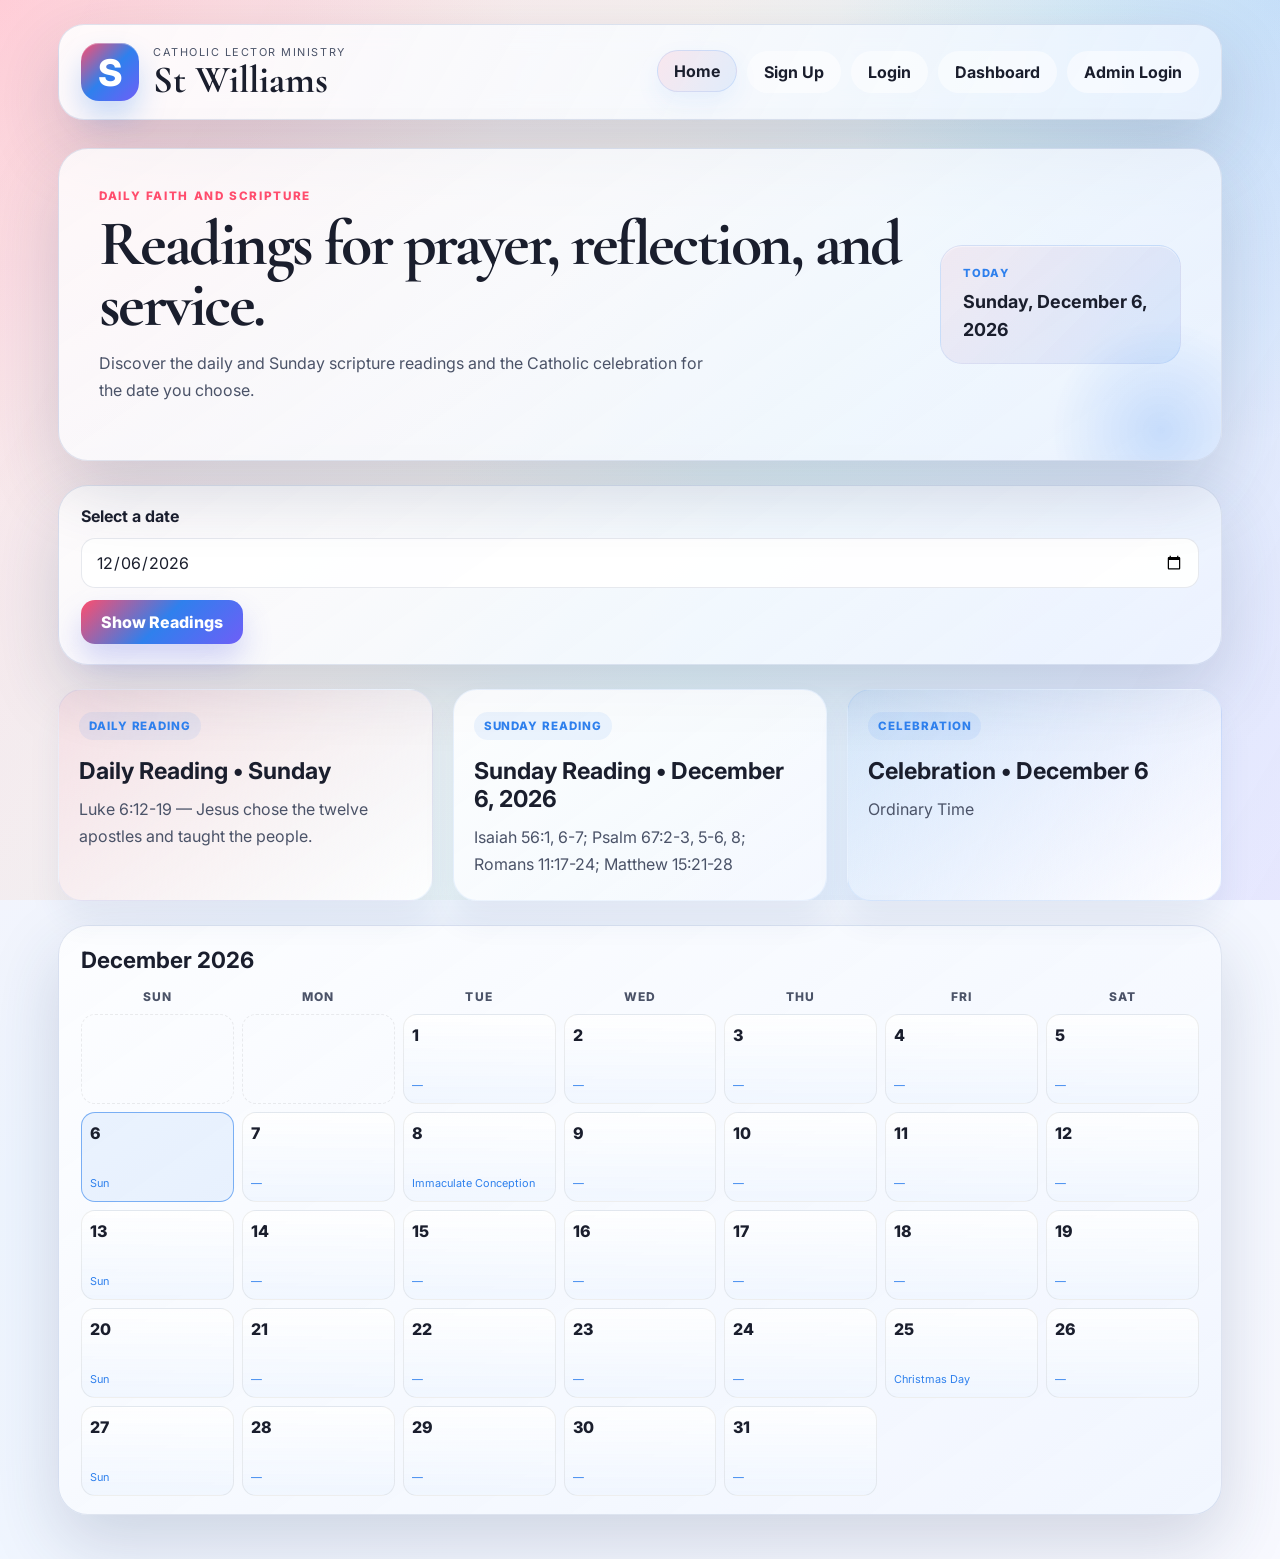
==== commit a8f9d89e: "second commit" ====
--- a/index.html
+++ b/index.html
@@ -32,6 +32,7 @@
           <button class="nav-link" data-view="signup" type="button">Sign Up</button>
           <button class="nav-link" data-view="login" type="button">Login</button>
           <button class="nav-link" data-view="dashboard" type="button">Dashboard</button>
+          <a href="admin-login.html" class="nav-link">Admin Login</a>
           <button id="logoutBtn" class="nav-link danger hidden" type="button">Logout</button>
         </nav>
       </header>
@@ -170,42 +171,6 @@
                 <li class="empty-state">No readings added yet.</li>
               </ul>
 
-              <form id="assignmentForm" class="assignment-form">
-                <div class="field-group">
-                  <label for="lectorName">Name</label>
-                  <input id="lectorName" type="text" placeholder="Enter person name" required />
-                </div>
-
-                <div class="field-row two-up">
-                  <div class="field-group">
-                    <label for="assignmentDate">Date</label>
-                    <input id="assignmentDate" type="date" required />
-                  </div>
-                  <div class="field-group">
-                    <label for="assignmentDay">Day</label>
-                    <input id="assignmentDay" type="text" placeholder="Sunday" required />
-                  </div>
-                </div>
-
-                <div class="field-row two-up">
-                  <div class="field-group">
-                    <label for="assignmentTime">Time</label>
-                    <input id="assignmentTime" type="time" required />
-                  </div>
-                  <div class="field-group">
-                    <label for="readingType">Reading type</label>
-                    <select id="readingType">
-                      <option value="First Reading">First Reading</option>
-                      <option value="Psalm">Psalm</option>
-                      <option value="Gospel">Gospel</option>
-                      <option value="Responsorial Psalm">Responsorial Psalm</option>
-                      <option value="Lector Reading">Lector Reading</option>
-                    </select>
-                  </div>
-                </div>
-
-                <button type="submit">Add lector schedule</button>
-              </form>
             </div>
 
             <div class="dashboard-card">
--- a/styles.css
+++ b/styles.css
@@ -1,42 +1,54 @@
 :root {
-  --bg: #f8f2ea;
-  --bg-soft: #fffaf5;
-  --card: rgba(255, 255, 255, 0.76);
-  --card-border: rgba(130, 79, 59, 0.14);
-  --ink: #201c1b;
-  --muted: #5d4d46;
-  --primary: #7d1e2e;
-  --primary-deep: #4f0f1c;
-  --primary-soft: #f8e1e6;
-  --gold: #c79f42;
-  --gold-soft: #f4e7b7;
-  --success: #1f5d45;
-  --emerald: #2a7d67;
-  --shadow: 0 28px 70px rgba(69, 26, 16, 0.18);
-}
-
-* {
-  box-sizing: border-box;
-}
-
-html {
-  scroll-behavior: smooth;
-}
+  --bg-1: #fff4f7;
+  --bg-2: #eef5ff;
+  --bg-3: #f8f9ff;
+  --card: rgba(255, 255, 255, 0.7);
+  --card-border: rgba(91, 116, 170, 0.18);
+  --ink: #1a1e2d;
+  --muted: #4b5368;
+  --red: #ff4d6d;
+  --pink: #ff8fab;
+  --blue: #2f80ed;
+  --sky: #5cc8ff;
+  --rainbow-1: #ff4d6d;
+  --rainbow-2: #ff7b54;
+  --rainbow-3: #ffc857;
+  --rainbow-4: #4dd4ac;
+  --rainbow-5: #2f80ed;
+  --rainbow-6: #6f5ef7;
+  --shadow: 0 28px 70px rgba(39, 54, 92, 0.18);
+}
+
+* { box-sizing: border-box; }
+
+html { scroll-behavior: smooth; }
 
 body {
   margin: 0;
   min-height: 100vh;
   font-family: "Inter", sans-serif;
+  color: var(--ink);
   background:
-    radial-gradient(circle at top left, rgba(199, 159, 66, 0.28), transparent 28%),
-    radial-gradient(circle at bottom right, rgba(125, 30, 46, 0.12), transparent 24%),
-    linear-gradient(145deg, #f6eee7 0%, #f9f4ef 32%, #f7efe8 100%);
-  color: var(--ink);
-}
-
-button,
-input,
-select {
+    radial-gradient(circle at top left, rgba(255, 77, 109, 0.17), transparent 26%),
+    radial-gradient(circle at top right, rgba(47, 128, 237, 0.15), transparent 22%),
+    linear-gradient(135deg, var(--bg-1) 0%, var(--bg-2) 42%, var(--bg-3) 100%);
+}
+
+body::before {
+  content: "";
+  position: fixed;
+  inset: 0;
+  pointer-events: none;
+  background: linear-gradient(120deg,
+    rgba(255,77,109,0.07),
+    rgba(255,123,84,0.08),
+    rgba(255,200,87,0.08),
+    rgba(77,212,172,0.08),
+    rgba(47,128,237,0.08),
+    rgba(111,94,247,0.10));
+}
+
+button, input, select, a {
   font: inherit;
 }
 
@@ -44,7 +56,14 @@
   cursor: pointer;
 }
 
+a {
+  text-decoration: none;
+  color: inherit;
+}
+
 .page-shell {
+  position: relative;
+  z-index: 1;
   max-width: 1200px;
   margin: 0 auto;
   padding: 24px 18px 44px;
@@ -54,13 +73,13 @@
   display: flex;
   align-items: center;
   justify-content: space-between;
-  gap: 20px;
+  gap: 18px;
   padding: 18px 22px;
+  background: linear-gradient(120deg, rgba(255,255,255,0.88), rgba(238,245,255,0.78));
   border: 1px solid var(--card-border);
-  background: linear-gradient(135deg, rgba(255, 255, 255, 0.94), rgba(255, 248, 242, 0.86));
-  backdrop-filter: blur(14px);
-  border-radius: 24px;
+  border-radius: 26px;
   box-shadow: var(--shadow);
+  backdrop-filter: blur(12px);
 }
 
 .brand-wrap {
@@ -72,15 +91,14 @@
 .brand-mark {
   display: grid;
   place-items: center;
-  width: 56px;
-  height: 56px;
+  width: 58px;
+  height: 58px;
   border-radius: 18px;
-  background: linear-gradient(135deg, var(--primary), #8b2f3b 35%, #c97d62);
+  background: linear-gradient(135deg, var(--rainbow-1), var(--rainbow-5), var(--rainbow-6));
   color: #fff;
-  font-family: "Cormorant Garamond", serif;
-  font-size: 2.2rem;
-  font-weight: 700;
-  box-shadow: inset 0 1px 0 rgba(255, 255, 255, 0.35), 0 16px 30px rgba(125, 30, 46, 0.25);
+  font-size: 2.3rem;
+  font-weight: 800;
+  box-shadow: inset 0 1px 0 rgba(255,255,255,0.35), 0 16px 28px rgba(47,128,237,0.25);
 }
 
 .brand-kicker {
@@ -93,9 +111,9 @@
 
 .brand-wrap h1 {
   margin: 2px 0 0;
-  font-family: "Cormorant Garamond", serif;
   font-size: clamp(2.3rem, 3vw, 3.2rem);
   line-height: 1;
+  font-family: "Cormorant Garamond", serif;
 }
 
 .nav {
@@ -106,91 +124,79 @@
   gap: 10px;
 }
 
-.nav-link {
+.nav-link,
+.admin-link {
   border: 1px solid transparent;
-  background: transparent;
+  background: rgba(255,255,255,0.52);
   color: var(--ink);
   border-radius: 999px;
   padding: 10px 16px;
-  transition: all 0.2s ease;
   font-weight: 700;
+  transition: transform 0.18s ease, box-shadow 0.18s ease, border-color 0.18s ease;
 }
 
 .nav-link.active,
-.nav-link:hover {
-  background: linear-gradient(135deg, rgba(125, 30, 46, 0.12), rgba(199, 159, 66, 0.18));
-  border-color: rgba(125, 30, 46, 0.1);
+.nav-link:hover,
+.admin-link:hover {
+  border-color: rgba(47,128,237,0.15);
+  box-shadow: 0 10px 24px rgba(47,128,237,0.08);
   transform: translateY(-1px);
+  background: linear-gradient(120deg, rgba(255,77,109,0.10), rgba(47,128,237,0.10));
 }
 
 .nav-link.danger {
-  color: var(--primary);
-}
-
-.app-main {
-  margin-top: 30px;
-}
-
-.view {
-  display: none;
-  animation: fadeUp 0.25s ease;
-}
-
-.view.active {
-  display: block;
-}
+  color: var(--red);
+}
+
+.app-main { margin-top: 28px; }
+
+.view { display: none; animation: fadeUp 0.28s ease; }
+.view.active { display: block; }
 
 @keyframes fadeUp {
-  from {
-    opacity: 0;
-    transform: translateY(8px);
-  }
-  to {
-    opacity: 1;
-    transform: translateY(0);
-  }
+  from { opacity: 0; transform: translateY(8px); }
+  to { opacity: 1; transform: translateY(0); }
 }
 
 .hero-panel,
 .controls-panel,
 .calendar-card,
 .dashboard-card,
-.auth-panel {
+.auth-panel,
+.admin-shell {
   border-radius: 30px;
-  background: linear-gradient(145deg, rgba(255, 255, 255, 0.82), rgba(255, 250, 245, 0.8));
   border: 1px solid var(--card-border);
+  background: linear-gradient(145deg, rgba(255,255,255,0.8), rgba(239,245,255,0.72));
   box-shadow: var(--shadow);
 }
 
 .hero-panel {
   position: relative;
-  display: flex;
-  justify-content: space-between;
-  align-items: center;
+  overflow: hidden;
+  display: flex;
+  align-items: center;
+  justify-content: space-between;
   gap: 24px;
-  overflow: hidden;
   padding: clamp(22px, 4vw, 40px);
 }
 
 .hero-panel::before {
   content: "";
   position: absolute;
-  inset: auto -60px -90px auto;
-  width: 240px;
-  height: 240px;
-  background: radial-gradient(circle, rgba(199, 159, 66, 0.28), transparent 62%);
+  right: -70px;
+  bottom: -100px;
+  width: 260px;
+  height: 260px;
   border-radius: 50%;
-}
-
-.hero-panel > * {
-  position: relative;
-  z-index: 1;
-}
+  background: radial-gradient(circle, rgba(47,128,237,0.20), transparent 60%);
+}
+
+.hero-panel > * { position: relative; z-index: 1; }
 
 .eyebrow {
   margin: 0 0 10px;
-  color: var(--primary);
-  font-size: 0.74rem;
+  color: var(--red);
+  font-size: 0.73rem;
   font-weight: 800;
   letter-spacing: 0.14em;
   text-transform: uppercase;
@@ -198,12 +204,13 @@
 
 .hero-panel h2,
 .auth-copy h2,
-.dashboard-header h2 {
+.dashboard-header h2,
+.admin-hero h2 {
   margin: 0;
   font-family: "Cormorant Garamond", serif;
-  font-size: clamp(2.6rem, 5vw, 4.4rem);
+  font-size: clamp(2.7rem, 5vw, 4.5rem);
+  line-height: 0.96;
   letter-spacing: -0.04em;
-  line-height: 0.94;
 }
 
 .hero-copy,
@@ -211,7 +218,9 @@
 .switch-text,
 #dailyReadingText,
 #sundayReadingText,
-#celebrationText {
+#celebrationText,
+.login-note,
+.admin-note {
   color: var(--muted);
   line-height: 1.7;
 }
@@ -224,25 +233,25 @@
 .hero-badge-card {
   min-width: 230px;
   padding: 20px 22px;
-  border-radius: 20px;
-  background: linear-gradient(135deg, rgba(125, 30, 46, 0.12), rgba(199, 159, 66, 0.18));
-  border: 1px solid rgba(125, 30, 46, 0.12);
-  box-shadow: inset 0 1px 0 rgba(255, 255, 255, 0.35);
+  border-radius: 22px;
+  background: linear-gradient(135deg, rgba(255,77,109,0.08), rgba(47,128,237,0.12));
+  border: 1px solid rgba(47,128,237,0.10);
+  box-shadow: inset 0 1px 0 rgba(255,255,255,0.45);
 }
 
 .mini-label {
   display: block;
   margin-bottom: 8px;
-  color: var(--primary);
-  font-weight: 800;
-  letter-spacing: 0.1em;
+  color: var(--blue);
+  font-size: 0.7rem;
+  font-weight: 800;
+  letter-spacing: 0.11em;
   text-transform: uppercase;
-  font-size: 0.7rem;
 }
 
 .hero-badge-card strong {
   display: block;
-  font-size: 1.1rem;
+  font-size: 1.12rem;
   line-height: 1.55;
 }
 
@@ -274,37 +283,38 @@
   min-height: 50px;
   padding: 12px 14px;
   border-radius: 14px;
-  border: 1px solid rgba(83, 54, 45, 0.12);
-  background: rgba(255, 255, 255, 0.9);
+  border: 1px solid rgba(60, 76, 118, 0.12);
+  background: rgba(255,255,255,0.9);
   color: var(--ink);
   transition: border-color 0.2s ease, box-shadow 0.2s ease, transform 0.2s ease;
 }
 
-input:focus,
-select:focus {
+input:focus, select:focus {
   outline: none;
-  border-color: rgba(125, 30, 46, 0.52);
-  box-shadow: 0 0 0 4px rgba(125, 30, 46, 0.08);
+  border-color: rgba(47,128,237,0.55);
+  box-shadow: 0 0 0 4px rgba(47,128,237,0.08);
   transform: translateY(-1px);
 }
 
 #viewReadingBtn,
-button[type="submit"] {
+button[type="submit"],
+.primary-btn {
   border: none;
   border-radius: 14px;
-  background: linear-gradient(135deg, var(--primary), var(--primary-deep));
+  background: linear-gradient(135deg, var(--rainbow-1), var(--rainbow-5), var(--rainbow-6));
   color: #fff;
   padding: 12px 20px;
   font-weight: 800;
+  box-shadow: 0 16px 30px rgba(79, 87, 224, 0.24);
   transition: transform 0.18s ease, box-shadow 0.18s ease, filter 0.2s ease;
-  box-shadow: 0 14px 28px rgba(125, 30, 46, 0.28);
 }
 
 #viewReadingBtn:hover,
-button[type="submit"]:hover {
+button[type="submit"]:hover,
+.primary-btn:hover {
   transform: translateY(-2px);
   filter: saturate(1.08);
-  box-shadow: 0 18px 36px rgba(125, 30, 46, 0.32);
+  box-shadow: 0 20px 36px rgba(79, 87, 224, 0.26);
 }
 
 .readings-grid {
@@ -317,17 +327,17 @@
 .reading-card {
   padding: 22px 20px;
   border-radius: 24px;
-  background: linear-gradient(145deg, rgba(255, 255, 255, 0.82), rgba(252, 248, 243, 0.7));
-  border: 1px solid rgba(125, 30, 46, 0.08);
-  box-shadow: 0 18px 40px rgba(63, 40, 31, 0.08);
+  background: linear-gradient(145deg, rgba(255,255,255,0.84), rgba(248,250,255,0.8));
+  border: 1px solid rgba(47,128,237,0.08);
+  box-shadow: 0 18px 32px rgba(54, 76, 122, 0.08);
 }
 
 .reading-card.highlight {
-  background: linear-gradient(145deg, rgba(125, 30, 46, 0.09), rgba(255, 255, 255, 0.88));
+  background: linear-gradient(145deg, rgba(255,77,109,0.08), rgba(255,255,255,0.9));
 }
 
 .reading-card.accent {
-  background: linear-gradient(145deg, rgba(199, 159, 66, 0.15), rgba(255, 255, 255, 0.9));
+  background: linear-gradient(145deg, rgba(47,128,237,0.08), rgba(255,255,255,0.9));
 }
 
 .card-tag {
@@ -335,8 +345,8 @@
   align-items: center;
   padding: 7px 10px;
   border-radius: 999px;
-  background: rgba(125, 30, 46, 0.08);
-  color: var(--primary);
+  background: rgba(47,128,237,0.08);
+  color: var(--blue);
   font-size: 0.72rem;
   font-weight: 800;
   letter-spacing: 0.08em;
@@ -396,8 +406,8 @@
   min-height: 90px;
   padding: 10px 8px;
   border-radius: 14px;
-  border: 1px solid rgba(31, 27, 26, 0.07);
-  background: linear-gradient(180deg, rgba(255, 255, 255, 0.8), rgba(247, 241, 234, 0.9));
+  border: 1px solid rgba(31,27,26,0.07);
+  background: linear-gradient(180deg, rgba(255,255,255,0.8), rgba(240,246,255,0.92));
   display: flex;
   flex-direction: column;
   justify-content: space-between;
@@ -406,26 +416,24 @@
 
 .calendar-day:hover {
   transform: translateY(-2px);
-  box-shadow: 0 12px 24px rgba(62, 37, 26, 0.08);
+  box-shadow: 0 12px 24px rgba(54,76,122,0.08);
 }
 
 .calendar-day.empty {
   background: transparent;
-  border: 1px dashed rgba(31, 27, 26, 0.08);
+  border: 1px dashed rgba(31,27,26,0.08);
 }
 
 .calendar-day.is-today {
-  border-color: rgba(125, 30, 46, 0.55);
-  background: linear-gradient(180deg, rgba(125, 30, 46, 0.08), rgba(199, 159, 66, 0.12));
-}
-
-.calendar-day .date-number {
-  font-weight: 800;
-}
+  border-color: rgba(47,128,237,0.55);
+  background: linear-gradient(180deg, rgba(47,128,237,0.08), rgba(255,77,109,0.10));
+}
+
+.calendar-day .date-number { font-weight: 800; }
 
 .calendar-day .date-feast {
   font-size: 0.68rem;
-  color: var(--primary);
+  color: var(--blue);
   line-height: 1.4;
 }
 
@@ -433,10 +441,9 @@
   display: grid;
   grid-template-columns: 1.1fr 1fr;
   gap: 28px;
-  padding: clamp(20px, 4vw, 34px);
   max-width: 980px;
   margin: 0 auto;
-  background: linear-gradient(145deg, rgba(255, 255, 255, 0.84), rgba(255, 246, 237, 0.78));
+  padding: clamp(20px, 4vw, 34px);
 }
 
 .auth-copy {
@@ -445,11 +452,12 @@
   justify-content: center;
 }
 
-.auth-form {
+.auth-form,
+.admin-form,
+.assignment-form {
   display: flex;
   flex-direction: column;
   gap: 18px;
-  padding: 8px 6px;
 }
 
 .field-group {
@@ -468,7 +476,7 @@
 }
 
 .switch-text a {
-  color: var(--primary);
+  color: var(--blue);
   font-weight: 800;
 }
 
@@ -487,8 +495,8 @@
   min-height: 42px;
   padding: 0 16px;
   border-radius: 999px;
-  background: rgba(31, 93, 69, 0.12);
-  color: var(--success);
+  background: rgba(77,212,172,0.12);
+  color: #1b6c50;
   font-weight: 800;
 }
 
@@ -522,8 +530,7 @@
   gap: 12px;
   padding: 12px 14px;
   border-radius: 12px;
-  background: linear-gradient(135deg, rgba(125, 30, 46, 0.07), rgba(199, 159, 66, 0.08));
-  color: var(--ink);
+  background: linear-gradient(135deg, rgba(255,77,109,0.07), rgba(47,128,237,0.08));
 }
 
 .reader-list .pill {
@@ -531,16 +538,11 @@
   align-items: center;
   padding: 6px 10px;
   border-radius: 999px;
-  background: rgba(199, 159, 66, 0.2);
-  color: var(--primary-deep);
+  background: rgba(255,200,87,0.22);
+  color: #7a4b00;
   font-size: 0.72rem;
   font-weight: 800;
   text-transform: uppercase;
-}
-
-.assignment-form {
-  display: grid;
-  gap: 16px;
 }
 
 .field-row.two-up {
@@ -549,9 +551,7 @@
   gap: 12px;
 }
 
-.table-wrap {
-  overflow-x: auto;
-}
+.table-wrap { overflow-x: auto; }
 
 table {
   width: 100%;
@@ -559,10 +559,9 @@
   min-width: 520px;
 }
 
-th,
-td {
+th, td {
   padding: 12px 10px;
-  border-bottom: 1px solid rgba(31, 27, 26, 0.08);
+  border-bottom: 1px solid rgba(31,27,26,0.08);
   text-align: left;
 }
 
@@ -573,10 +572,49 @@
   text-transform: uppercase;
 }
 
-.empty-state,
-.empty-state-cell {
+.empty-state, .empty-state-cell {
   color: var(--muted);
   font-style: italic;
+}
+
+.admin-shell {
+  max-width: 720px;
+  margin: 40px auto 0;
+  padding: 30px 24px;
+  background: linear-gradient(135deg, rgba(255,255,255,0.9), rgba(242,247,255,0.8));
+}
+
+.admin-header {
+  display: flex;
+  justify-content: space-between;
+  align-items: center;
+  gap: 18px;
+  margin-bottom: 22px;
+}
+
+.admin-hero {
+  margin-bottom: 18px;
+}
+
+.admin-action-row {
+  display: flex;
+  justify-content: space-between;
+  flex-wrap: wrap;
+  gap: 12px;
+  margin-top: 18px;
+}
+
+.admin-link-inline {
+  display: inline-flex;
+  align-items: center;
+  justify-content: center;
+  min-height: 46px;
+  padding: 0 16px;
+  border-radius: 12px;
+  border: 1px solid rgba(47,128,237,0.18);
+  background: rgba(255,255,255,0.7);
+  color: var(--blue);
+  font-weight: 700;
 }
 
 .toast {
@@ -585,7 +623,7 @@
   bottom: 24px;
   padding: 12px 16px;
   border-radius: 12px;
-  background: rgba(32, 28, 27, 0.9);
+  background: rgba(26, 30, 45, 0.93);
   color: #fff;
   opacity: 0;
   pointer-events: none;
@@ -599,51 +637,23 @@
   transform: translateY(0);
 }
 
-.hidden {
-  display: none !important;
-}
+.hidden { display: none !important; }
 
 @media (max-width: 900px) {
-  .topbar,
-  .hero-panel,
-  .dashboard-header,
-  .auth-panel {
+  .topbar, .hero-panel, .dashboard-header, .auth-panel, .admin-header {
     display: block;
   }
 
-  .nav {
-    justify-content: flex-start;
-    margin-top: 12px;
-  }
-
-  .readings-grid,
-  .dashboard-grid,
-  .auth-panel {
-    grid-template-columns: 1fr;
-  }
+  .nav { justify-content: flex-start; margin-top: 12px; }
+  .readings-grid, .dashboard-grid, .auth-panel { grid-template-columns: 1fr; }
 }
 
 @media (max-width: 560px) {
-  .page-shell {
-    padding: 18px 14px 32px;
-  }
-
-  .topbar,
-  .controls-panel,
-  .calendar-card,
-  .dashboard-card,
-  .auth-panel {
+  .page-shell { padding: 18px 14px 32px; }
+  .topbar, .controls-panel, .calendar-card, .dashboard-card, .auth-panel, .admin-shell {
     padding-left: 16px;
     padding-right: 16px;
   }
-
-  .field-row.two-up {
-    grid-template-columns: 1fr;
-  }
-
-  .hero-panel h2,
-  .auth-copy h2,
-  .dashboard-header h2 {
-    font-size: 2.5rem;
-  }
-}
+  .field-row.two-up { grid-template-columns: 1fr; }
+  .hero-panel h2, .auth-copy h2, .dashboard-header h2, .admin-hero h2 { font-size: 2.5rem; }
+}
